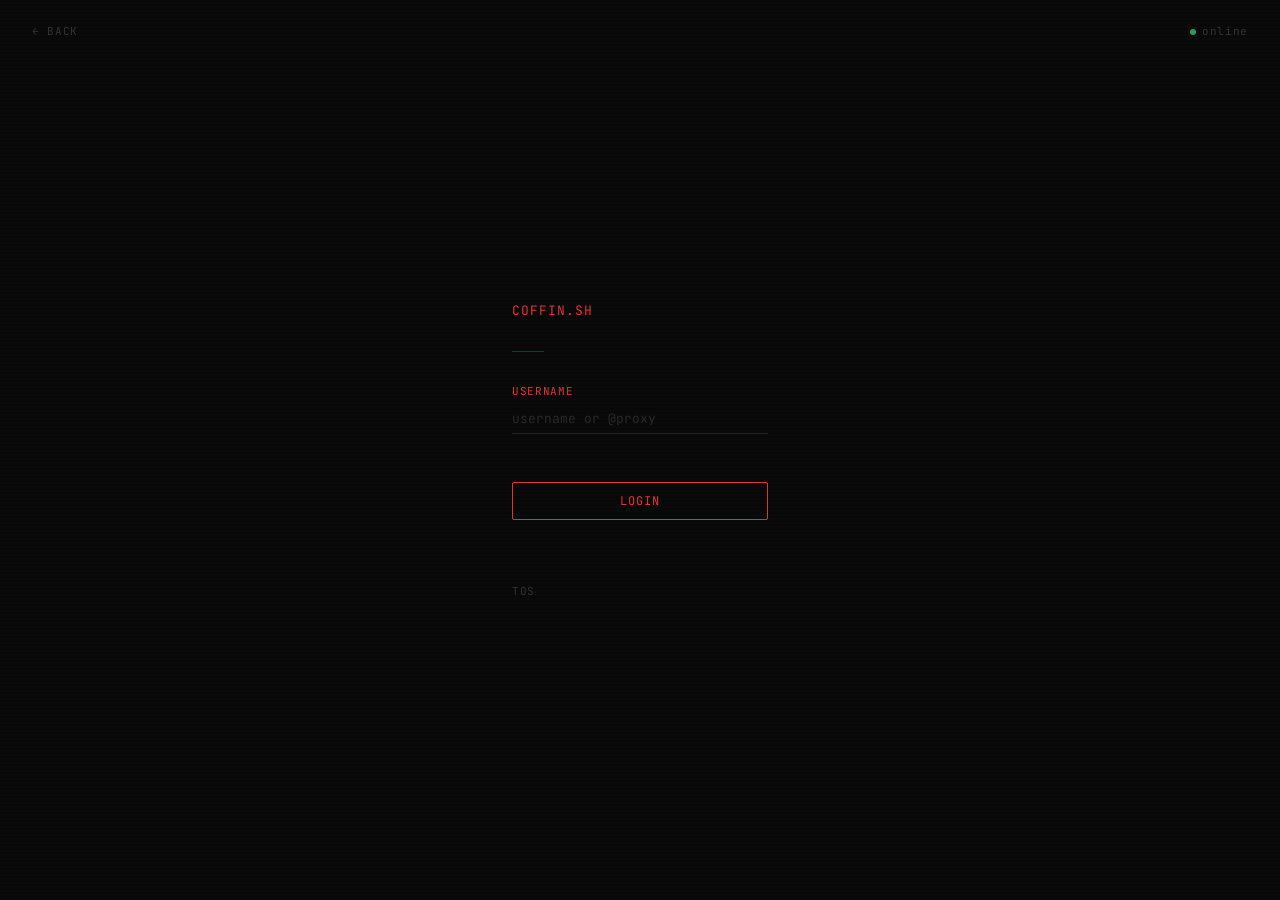
==== login.html @ 94bc4b24 "Add files via upload" ====
<!DOCTYPE html>
<html lang="en">
<head>
  <meta charset="UTF-8">
  <meta name="viewport" content="width=device-width, initial-scale=1.0">
  <title>coffin.sh — login</title>
  <link rel="preconnect" href="https://fonts.googleapis.com">
  <link rel="preconnect" href="https://fonts.gstatic.com" crossorigin>
  <link href="https://fonts.googleapis.com/css2?family=JetBrains+Mono:wght@400;500&display=swap" rel="stylesheet">
  <style>
    * { box-sizing: border-box; margin: 0; padding: 0; }
    html, body { height: 100%; }

    body {
      font-family: 'JetBrains Mono', monospace;
      background: #0a0a0a;
      color: #c9c9c9;
      min-height: 100vh;
      display: flex;
      align-items: center;
      justify-content: center;
    }

    .scanlines {
      position: fixed;
      inset: 0;
      pointer-events: none;
      z-index: 2;
      background: repeating-linear-gradient(
        0deg,
        transparent,
        transparent 2px,
        rgba(0,0,0,0.18) 2px,
        rgba(0,0,0,0.18) 4px
      );
    }

    .corner-tag {
      position: fixed;
      top: 1.5rem;
      right: 2rem;
      font-size: 11px;
      color: #333;
      letter-spacing: 0.06em;
      z-index: 10;
    }

    .status-dot {
      display: inline-block;
      width: 6px;
      height: 6px;
      background: #2a9d5c;
      border-radius: 50%;
      margin-right: 6px;
      animation: pulse 2s infinite;
    }

    @keyframes pulse {
      0%, 100% { opacity: 1; }
      50% { opacity: 0.4; }
    }

    .back-link {
      position: fixed;
      top: 1.5rem;
      left: 2rem;
      font-size: 11px;
      color: #333;
      text-decoration: none;
      letter-spacing: 0.06em;
      text-transform: uppercase;
      z-index: 10;
      transition: color 0.3s ease;
      position: fixed;
      overflow: hidden;
    }

    .back-link:hover { color: #e03333; }

    .card {
      position: relative;
      z-index: 3;
      width: 100%;
      max-width: 320px;
      padding: 2.5rem 2rem;
      animation: flicker 8s infinite;
    }

    @keyframes flicker {
      0%, 97%, 100% { opacity: 1; }
      98% { opacity: 0.85; }
      99% { opacity: 1; }
      99.5% { opacity: 0.9; }
    }

    .logo {
      font-size: 13px;
      letter-spacing: 0.08em;
      color: #e03333;
      text-transform: uppercase;
      margin-bottom: 2rem;
    }

    .divider {
      width: 32px;
      height: 1px;
      background: #e03333;
      opacity: 0.4;
      margin-bottom: 2rem;
    }

    .field {
      margin-bottom: 1.25rem;
    }

    .field label {
      display: block;
      font-size: 11px;
      color: #e03333;
      letter-spacing: 0.06em;
      text-transform: uppercase;
      margin-bottom: 6px;
    }

    .field input {
      width: 100%;
      background: transparent;
      border: none;
      border-bottom: 1px solid #222;
      color: #c9c9c9;
      font-family: 'JetBrains Mono', monospace;
      font-size: 13px;
      padding: 6px 0;
      outline: none;
      transition: border-color 0.15s;
      caret-color: #e03333;
    }

    .field input:focus { border-bottom-color: #e03333; }
    .field input::placeholder { color: #2a2a2a; }

    .btn {
      display: inline-flex;
      align-items: center;
      justify-content: center;
      width: 100%;
      font-family: 'JetBrains Mono', monospace;
      font-size: 12px;
      letter-spacing: 0.08em;
      text-transform: uppercase;
      padding: 10px 20px;
      border-radius: 2px;
      border: 1px solid #e03333;
      cursor: pointer;
      color: #e03333;
      background: transparent;
      margin-top: 1.75rem;
      position: relative;
      overflow: hidden;
      transition: color 0.3s ease;
      z-index: 0;
    }

    .btn::before {
      content: '';
      position: absolute;
      top: 0;
      left: -100%;
      width: 100%;
      height: 100%;
      background: linear-gradient(
        90deg,
        transparent 0%,
        rgba(255,255,255,0.08) 40%,
        rgba(255,255,255,0.18) 50%,
        rgba(255,255,255,0.08) 60%,
        transparent 100%
      ),
      linear-gradient(90deg, #e03333 0%, #e03333 100%);
      transition: left 0.35s cubic-bezier(0.4, 0, 0.2, 1);
      z-index: -1;
    }

    .btn:hover::before { left: 0; }
    .btn:hover { color: #0a0a0a; }

    .btn:disabled {
      opacity: 0.4;
      cursor: not-allowed;
      pointer-events: none;
    }

    .error-msg {
      font-size: 11px;
      color: #e03333;
      margin-top: 1rem;
      min-height: 16px;
      letter-spacing: 0.04em;
    }

    .footer-links {
      margin-top: 2rem;
      display: flex;
      gap: 16px;
    }

    .footer-link {
      font-size: 11px;
      color: #333;
      text-decoration: none;
      letter-spacing: 0.06em;
      text-transform: uppercase;
      position: relative;
      overflow: hidden;
      transition: color 0.3s ease;
    }

    .footer-link::before {
      content: '';
      position: absolute;
      bottom: 0;
      left: -100%;
      width: 100%;
      height: 1px;
      background: linear-gradient(
        90deg,
        transparent,
        rgba(255,255,255,0.4),
        #e03333,
        rgba(255,255,255,0.4),
        transparent
      );
      transition: left 0.35s cubic-bezier(0.4, 0, 0.2, 1);
    }

    .footer-link:hover::before { left: 0; }
    .footer-link:hover { color: #e03333; }
  </style>
</head>
<body>
  <div class="scanlines"></div>
  <a class="back-link" href="/">← back</a>
  <span class="corner-tag"><span class="status-dot"></span>online</span>

  <div class="card">
    <div class="logo">coffin.sh</div>
    <div class="divider"></div>

    <div class="field">
      <label for="username">username</label>
      <input
        id="username"
        type="text"
        placeholder="username or @proxy"
        autocomplete="username"
        autocapitalize="none"
        spellcheck="false"
        oninput="handleInput(this)"
      />
    </div>

    <button class="btn" id="login-btn" onclick="handleAction()">login</button>
    <div class="error-msg" id="error-msg"></div>

    <div class="footer-links">
      <a class="footer-link" href="/tos.html">tos</a>
    </div>
  </div>

  <script>
    const btn = document.getElementById('login-btn');

    // Known profiles — add more here as needed
    const profiles = ['proxy'];

    document.addEventListener('keydown', function(e) {
      if (e.key === 'Enter') handleAction();
    });

    function handleInput(input) {
      const val = input.value.trim().toLowerCase().replace(/^@/, '');
      btn.textContent = profiles.includes(val) ? 'visit profile →' : 'login';
    }

    function handleAction() {
      const raw = document.getElementById('username').value.trim();
      const val = raw.toLowerCase().replace(/^@/, '');
      if (profiles.includes(val)) {
        window.location.href = '/proxy.html';
      } else {
        handleLogin(val);
      }
    }

    async function handleLogin(username) {
      const errorMsg = document.getElementById('error-msg');
      errorMsg.textContent = '';

      if (!username) {
        errorMsg.textContent = 'username required.';
        return;
      }

      btn.disabled = true;
      btn.textContent = 'logging in...';

      try {
        const res = await fetch('/api/auth/login', {
          method: 'POST',
          headers: { 'Content-Type': 'application/json' },
          body: JSON.stringify({ username }),
        });

        if (res.ok) {
          window.location.href = '/';
        } else {
          const data = await res.json().catch(() => ({}));
          errorMsg.textContent = data.detail || data.title || 'invalid username.';
          btn.disabled = false;
          btn.textContent = 'login';
        }
      } catch (err) {
        errorMsg.textContent = 'something went wrong. try again.';
        btn.disabled = false;
        btn.textContent = 'login';
      }
    }
  </script>
</body>
</html>
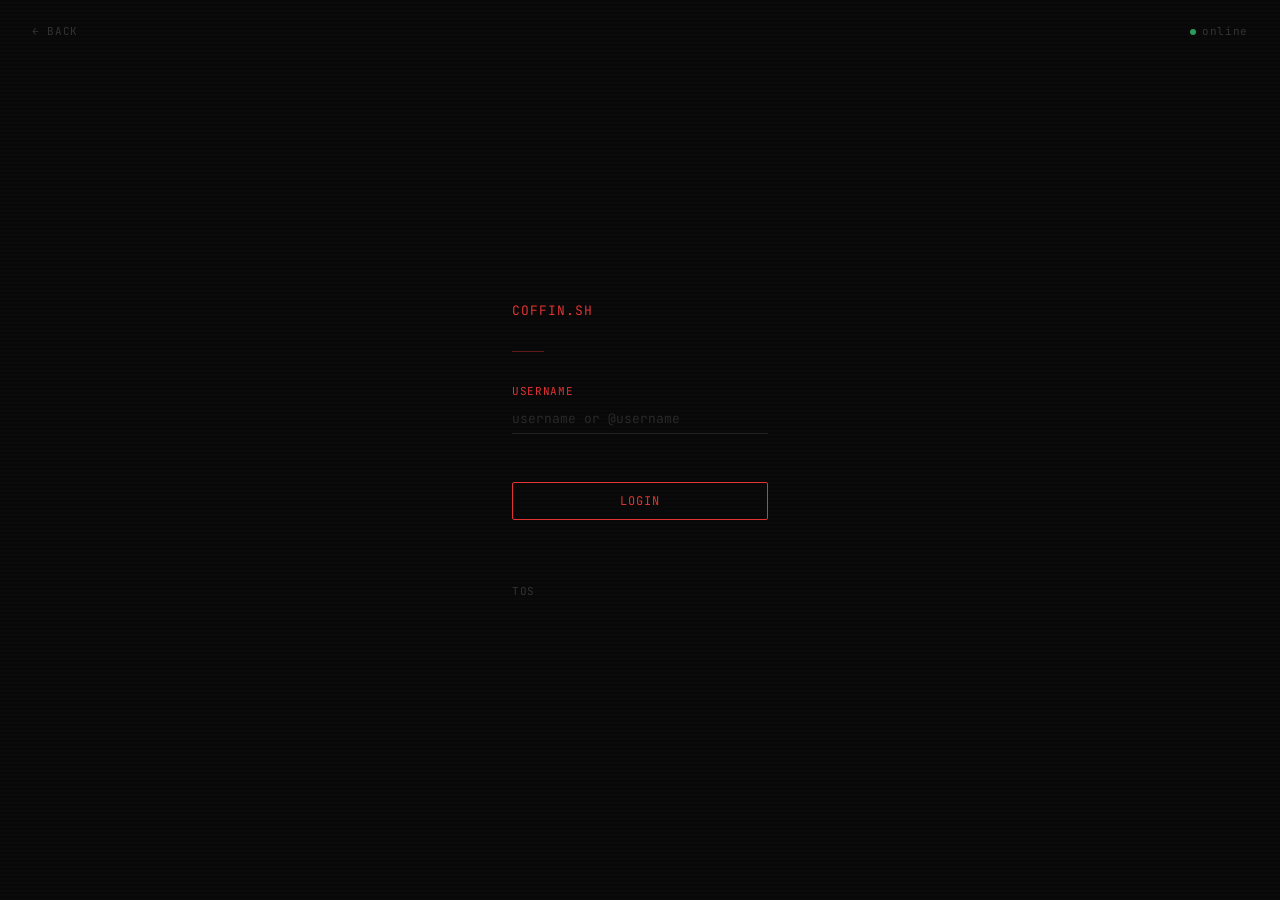
==== commit ac23371f: "Update login.html" ====
--- a/login.html
+++ b/login.html
@@ -251,7 +251,7 @@
       <input
         id="username"
         type="text"
-        placeholder="username or @proxy"
+        placeholder="username or @username"
         autocomplete="username"
         autocapitalize="none"
         spellcheck="false"
@@ -271,7 +271,7 @@
     const btn = document.getElementById('login-btn');
 
     // Known profiles — add more here as needed
-    const profiles = ['proxy'];
+    const profiles = ['proxy', 'iracks'];
 
     document.addEventListener('keydown', function(e) {
       if (e.key === 'Enter') handleAction();
@@ -286,7 +286,7 @@
       const raw = document.getElementById('username').value.trim();
       const val = raw.toLowerCase().replace(/^@/, '');
       if (profiles.includes(val)) {
-        window.location.href = '/proxy.html';
+        window.location.href = '/' + val + '.html';
       } else {
         handleLogin(val);
       }
@@ -327,4 +327,4 @@
     }
   </script>
 </body>
-</html>+</html>
